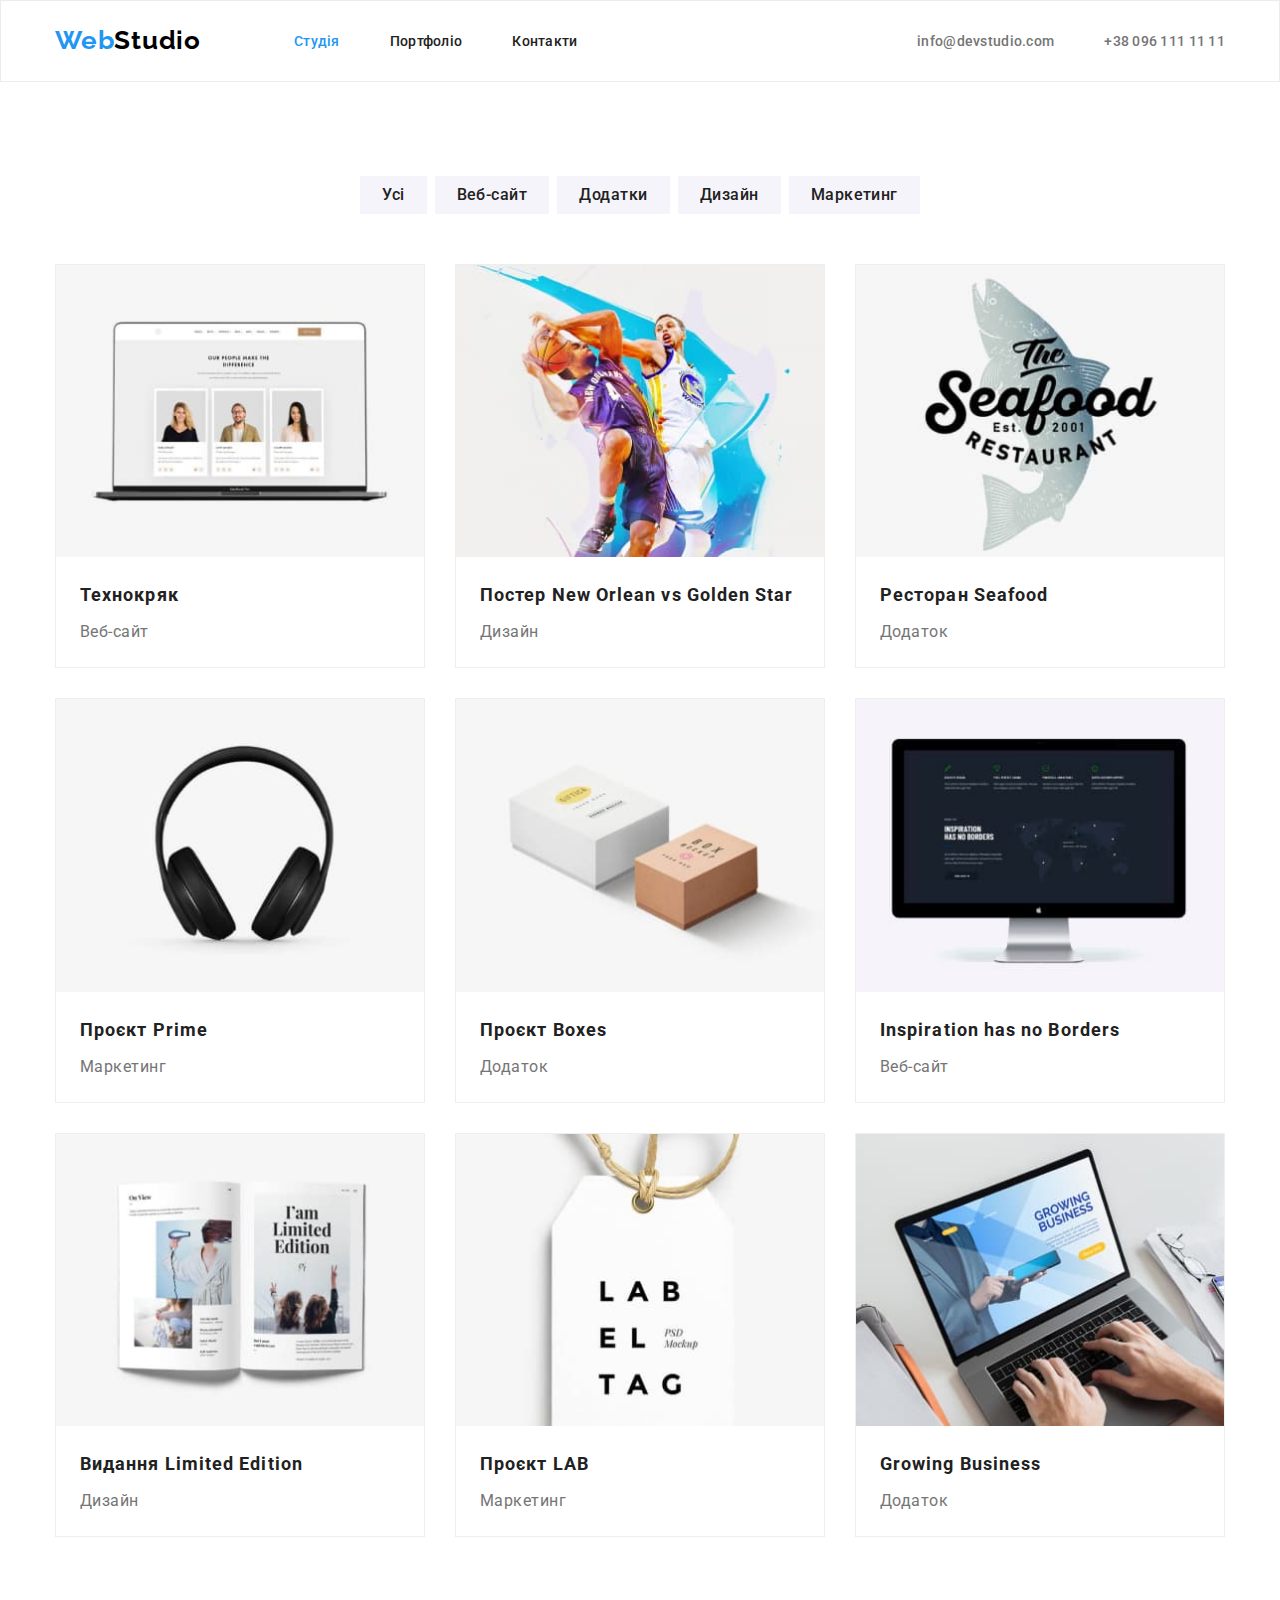
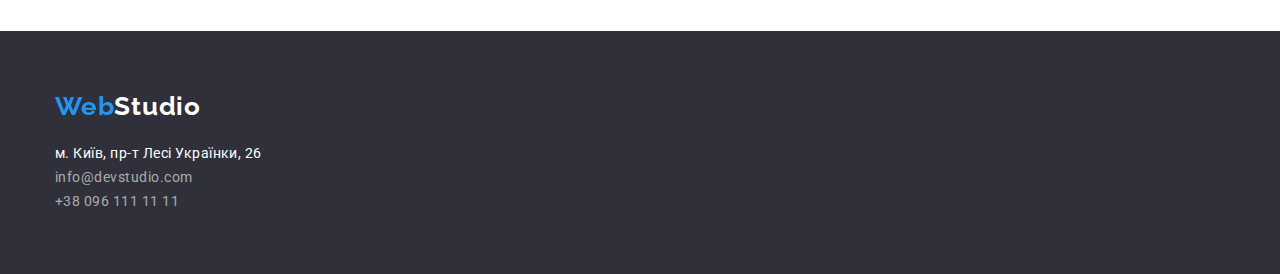
==== portfolio.html @ 8e14edc9 "Initial commit" ====
<!DOCTYPE html>
<html lang="en">
  <head>
    <meta charset="UTF-8" />
    <meta http-equiv="X-UA-Compatible" content="IE=edge" />
    <meta name="viewport" content="width=device-width, initial-scale=1.0" />
    <link rel="preconnect" href="https://fonts.googleapis.com" />
    <link rel="preconnect" href="https://fonts.gstatic.com" crossorigin />
    <link
      href="https://fonts.googleapis.com/css2?family=Raleway:wght@700&family=Roboto:wght@400;500;700;900&display=swap"
      rel="stylesheet"
    />
    <title>Портфоліо</title>
    <!--modern normalize-->
    <link
      rel="stylesheet"
      href="https://cdnjs.cloudflare.com/ajax/libs/modern-normalize/1.1.0/modern-normalize.min.css"
    />
    <link rel="stylesheet" href="./css/styles.css" />
  </head>
  <body>
    <header>
      <div class="container heder-container">
        <nav class="header-nav">
          <a href="./index.html" class="logo logo-header-menu">
            <!--ссылка на возврат в начало страницы-->
            Web<span class="header-logo-span">Studio</span>
          </a>
          <ul class="header-nav-menu">
            <!--список ссылок навигации по сайту-->
            <li><a href="./index.html" class="header-menu current">Студія</a></li>
            <li><a href="./portfolio.html" class="header-menu">Портфоліо</a></li>
            <li><a href="" class="header-menu">Контакти</a></li>
          </ul>
        </nav>
        <!--список контактов-->
        <!-- <div ></div> -->
        <ul class="header-mail-tel">
          <li>
            <a href="mailto:info@devstudio.com" class="header-contacts mail">info@devstudio.com</a>
          </li>
          <li><a href="tel:+380961111111" class="header-contacts">+38 096 111 11 11</a></li>
        </ul>
      </div>
    </header>
    <main>
      <section class="portfolio">
        <!--заголовок не будет отображатся на странице-->
        <h1 class="visually-hidden">Портфоліо</h1>
        <!--фильтр-->
        <div class="container">
          <ul class="btn portfolio">
            <li><button type="button" class="btn-prim">Усі</button></li>
            <li><button type="button" class="btn-prim">Веб-сайт</button></li>
            <li><button type="button" class="btn-prim">Додатки</button></li>
            <li><button type="button" class="btn-prim">Дизайн</button></li>
            <li><button type="button" class="btn-prim">Маркетинг</button></li>
          </ul>
        </div>
        <!--portfolio-->
        <div class="container">
          <ul class="portfolio-cards-block">
            <li class="portfolio-cards">
              <a class="link" href="">
                <img
                  src="./images/portfolio/img11.jpg"
                  alt="Приклад сторінки веб-сайту"
                  width="370"
                  height="290"
                />
                <h2 class="title">Технокряк</h2>
                <p class="text">Веб-сайт</p>
              </a>
            </li>
            <li class="portfolio-cards">
              <a class="link" href="">
                <img
                  src="./images/portfolio/img12.jpg"
                  alt="Постер New Orlean vs Golden Star"
                  width="370"
                  height="290"
                />
                <h2 class="title">Постер New Orlean vs Golden Star</h2>
                <p class="text">Дизайн</p>
              </a>
            </li>
            <li class="portfolio-cards">
              <a class="link" href="">
                <img
                  src="./images/portfolio/img13.jpg"
                  alt="Лого ресторану Seafood"
                  width="370"
                  height="290"
                />
                <h2 class="title">Ресторан Seafood</h2>
                <p class="text">Додаток</p>
              </a>
            </li>
            <li class="portfolio-cards">
              <a class="link" href="">
                <img src="./images/portfolio/img21.jpg" alt="навушники" width="370" height="290" />
                <h2 class="title">Проєкт Prime</h2>
                <p class="text">Маркетинг</p>
              </a>
            </li>
            <li class="portfolio-cards">
              <a class="link" href="">
                <img
                  src="./images/portfolio/img22.jpg"
                  alt="Дві коробки біла та бежева"
                  width="370"
                  height="290"
                />
                <h2 class="title">Проєкт Boxes</h2>
                <p class="text">Додаток</p>
              </a>
            </li>
            <li class="portfolio-cards">
              <a class="link" href="">
                <img
                  src="./images/portfolio/img23.jpg"
                  alt="Монітор з прикладом веб-сайту"
                  width="370"
                  height="290"
                />
                <h2 class="title">Inspiration has no Borders</h2>
                <p class="text">Веб-сайт</p>
              </a>
            </li>
            <li class="portfolio-cards">
              <a class="link" href="">
                <img
                  src="./images/portfolio/img31.jpg"
                  alt="Розгорнута сторінка журналу Limited Edition"
                  width="370"
                  height="290"
                />
                <h2 class="title">Видання Limited Edition</h2>
                <p class="text">Дизайн</p>
              </a>
            </li>
            <li class="portfolio-cards">
              <a class="link" href="">
                <img
                  src="./images/portfolio/img32.jpg"
                  alt="Біла етикетка з написом Lab el tag"
                  width="370"
                  height="290"
                />
                <h2 class="title">Проєкт LAB</h2>
                <p class="text">Маркетинг</p>
              </a>
            </li>
            <li class="portfolio-cards">
              <a class="link" href="">
                <img
                  src="./images/portfolio/img33.jpg"
                  alt="Відкритий ноутбук"
                  width="370"
                  height="290"
                />
                <h2 class="title">Growing Business</h2>
                <p class="text">Додаток</p>
              </a>
            </li>
          </ul>
        </div>
      </section>
    </main>
    <footer class="footer">
      <!--тег addres-->
      <div class="container">
        <a href="./index.html" class="logo"> Web<span class="footer-logo">Studio</span></a>
        <address>
          <ul>
            <li>
              <a
                href="https://goo.gl/maps/6emUorHh679U21bC7"
                target="_blank"
                rel="noopener nofollow noreferrer"
                class="footer-address"
                >м. Київ, пр-т Лесі Українки, 26</a
              ><!--поставила для rel все три атрибута ШОБ надежнее )))-->
            </li>
            <li>
              <a href="mailto:info@devstudio.com" class="footer-contacts mail"
                >info@devstudio.com</a
              >
            </li>
            <li><a href="tel:+380961111111" class="footer-contacts">+38 096 111 11 11</a></li>
          </ul>
        </address>
      </div>
    </footer>
  </body>
</html>
---- css/styles.css ----
body{
    background-color: #fff;
    font-family: Roboto, sans-serif;
}
h1,h2,h3,h4,p{
    margin-bottom: 0;
    margin-top: 0;
}

/*убирает маркеры возле ненумер списков*/
ul{
    list-style: none;
    margin-bottom: 0;
    margin-top: 0;
    padding-left: 0;
}
img{
    display: block;
    max-width: 100%;
    height: auto;
}
:root {
    --text-primary-color: #212121;
    --text-color: #757575;
    --accent-color: #2196f3;
    --white-color: #fff;
    --btn-prim-color: #F5F4FA;
    --footer-color: #2F303A;
    --header-logo-color: #000;
    --footer-contacts-color: rgba(255, 255, 255, 0.6);
    --header-border-color: #ECECEC;
    --border-portfolio-color:  #EEEEEE;/*--btn-alternative-hover-color:
      
      #188CE8; */
}
button {
    /*font-family: inherit; принудительное унаследование от боди для кнопок*/
    cursor: pointer; /*курсор ладонь*/
}
.visually-hidden {
    position: absolute;
    white-space: nowrap;
    width: 1px;
    height: 1px;
    overflow: hidden;
    border: 0;
    padding: 0;
    clip: rect(0 0 0 0);
    clip-path: inset(50%);
    margin: -1px;
}
/*======= верхний лог о======*/
.logo {

    color: var(--accent-color);
    font-family: Raleway, sans-serif;
    font-weight: 700;
    font-size: 26px;
    line-height: 1.19;
    letter-spacing: 0.03em;
    text-decoration: none;
}

.logo-header-menu {
    margin-right: 93px;
    padding-top: 24px;
    padding-bottom: 25px;
}

.header-logo-span {
    color: var(--header-logo-color);
}
/*============= верхняя менюшка  ============*/
/* .header-nav{
    outline: 2px solid rgb(95, 29, 201);
} */

.heder-container,
.header-nav,
.header-nav-menu,
.header-mail-tel {
    display: flex;
    align-items: center;
}
.header-nav-menu{
    column-gap: 50px;
}
.header-menu,
.header-contacts{
    padding-top: 32px;
    padding-bottom: 32px;
}
/*вариант как отодвинуть майл и тел вправо
.heder-container{
    justify-content: space-between;
}*/
.header-mail-tel {
    margin-left: auto;
}

.header-contacts.mail {
    /*   margin-left: auto;  не сработал*/
    margin-right: 50px;
}
/*nav a href*/
.header-menu{
    color: var(--text-primary-color);
    font-weight: 500;
    font-size: 14px;
    line-height: 1.14;
    letter-spacing: 0.02em; 
    text-decoration: none;
}
/*активная страница сайта*/
.header-menu.current{
 color: var(--accent-color);
}
.header-menu:hover,
.header-menu:focus{
    color: var(--accent-color);
}
.header-contacts{
    color: var(--text-color);
    font-weight: 500;
    font-size: 14px;
    line-height: 1.14;
    letter-spacing: 0.02em;
    text-decoration: none;
}
.header-contacts:hover,
.header-contacts:focus {
    color: var(--accent-color);
}
header{
    border: 1px solid var(--header-border-color);
}
/*=============== hero =========================*/
.hero {
    background-color: var(--footer-color);
    text-align: center;
}
.hero-title{
    margin-bottom: 30px;
    color: var(--white-color);
    font-weight: 900;
    font-size: 44px;
    line-height: 1.36;
   
    letter-spacing: 0.06em;
    text-transform: uppercase;
    
}
/*кнопка героя*/
.btn-alternative{
    display: inline-block;
    min-width: 216px;
    padding: 10px 32px;
    
    color: var(--white-color);
    background-color: var(--accent-color);
    
    font-weight: 700;
    font-size: 16px;
    line-height: 1.88;
    border-radius: 4px;
    letter-spacing: 0.06em;
}
.btn-alternative:focus,
.btn-alternative:hover{
    background:#188CE8;
    box-shadow: 0px 4px 4px rgba(0, 0, 0, 0.15);
    
}
/*studio and portfolio*/
/*h3*/
.title{
    color: var(--text-primary-color);
}
/*p*/
.text{
    color: var(--text-color);
}
/*studio*/

.container{
   /* outline: 2px solid gold; */

   width: 1200px;
   padding-left: 15px;
   padding-right: 15px;

   margin-left: auto;
   margin-right: auto;
}

.especially{
    /* background-color: aquamarine; */

    padding-top: 94px;
    padding-bottom: 94px;
}
/*h2*/
.especially .title-section,
.made .title-section,
.team .title-section{
    font-weight: 700;
    font-size: 36px;
    line-height: 1.17;
    text-align: center;
    letter-spacing: 0.03em;
}
.made .title-section{
    margin-bottom: 50px;
}
/*================= особливості =================*/

/*ul*/
.especially-bloсk {
    display: flex;
    flex-wrap: wrap;
    gap: 30px;
}
/*li*/
.especially-card {
    flex-basis: calc((100% - 90px) / 4);
}
/*h3*/
.especially .title{
    margin-bottom: 10px;

    font-weight: 700;
    font-size: 14px;
    line-height: 1.14;
    letter-spacing: 0.03em;
    text-transform: uppercase;
}
/*p*/
.especially .text {
    font-size: 14px;
    line-height: 1.71;
    letter-spacing: 0.03em;
}
/*=============== made ================*/
.made{
    /* background-color: darkcyan; */
}
.made .container{
    padding-bottom: 94px;
}
/*h2*/
.made .title-section,
.team .title-section {
    margin-bottom: 50px;
}
/*ul*/
.made-cards,
.team-cards
 {
    display: flex;
    flex-wrap: wrap;
    gap: 30px;
}
/*li*/
.made-pfoto {
    flex-basis: calc((100% - 60px) / 3);
}
/* ========================= команда ====================*/
.team {
    background-color: var(--btn-prim-color);
}
.team .container{
    padding-top: 94px;
    padding-bottom: 94px;
}
/*h2
/*ul выше описаны*/

/*li*/
.team-employees{
    flex-basis: calc( (100% - 90px ) / 4);
    box-shadow: 0px 1px 3px rgba(0, 0, 0, 0.12), 0px 1px 1px rgba(0, 0, 0, 0.14), 0px 2px 1px rgba(0, 0, 0, 0.2);
        border-radius: 0px 0px 4px 4px;
}
/*h3*/
.team .title{
    margin-top: 30px;
    margin-bottom: 10px;
    font-weight: 500;
    font-size: 16px;
    line-height: 1.19;
  text-align: center; 
    letter-spacing: 0.03em;
}
/*p*/
.team .text{
    margin-bottom: 30px;
    font-size: 16px;
    line-height: 1.19;
    text-align: center;
    letter-spacing: 0.03em;
}

/*----------------------portfolio------------*/
.btn.portfolio{
    padding-top: 94px;
    padding-bottom: 50px;
    display: flex;
    justify-content: center;
    column-gap: 8px;
}
.portfolio-cards-block{
    display: flex;
    flex-wrap: wrap;
    gap: 30px;
    padding-bottom: 94px;
}
.portfolio-cards{
    flex-basis: calc((100% - 60px) / 3);
    border: 1px solid var(--border-portfolio-color);
    
}
.portfolio .link{
    text-decoration: none;
}
/*h2*/
.portfolio .title{
    margin-top: 20px;
    margin-bottom: 4px;
    margin-left: 24px;

    font-weight: 700;
    font-size: 18px;
    line-height: 2;
    letter-spacing: 0.06em; 
}
/*p*/
.portfolio .text{
    margin-bottom: 20px;
    font-size: 16px;
    line-height: 1.88;
    letter-spacing: 0.03em; 
    margin-left: 24px;
}

/*============= кнопки портфолио =============*/ 
.btn-prim{
    display: inline-block; 
    padding: 6px 22px;
    

    color: var(--text-primary-color);
    background-color: var(--btn-prim-color);

    font-weight: 500;
    font-size: 16px;
    line-height: 1.63;
    letter-spacing: 0.03em;
    
    border: transparent;
}
.btn-prim:hover,
.btn-prim:focus
{
    color: var(--white-color);
    background-color: var(--accent-color);
}
/*================ footer ================*/

footer{
    background-color: var(--footer-color);
    letter-spacing: 0.03em;
}
.footer .container {
    padding-top: 60px;
    padding-bottom: 60px;
}
address {
    margin-top: 20px;
}
.footer-logo {
    color: var(--white-color);
}
.footer-address,
.footer-contacts{
    color: var(--white-color);
    /* font-weight: 400; */
    font-size: 14px;
    line-height: 1.71;
    text-decoration: none;
    font-style: normal;
}
.footer-contacts {
    color: var(--footer-contacts-color);
    
}
.footer-address,
.footer-contacts.mail{
    padding-bottom: 9px;
}

.footer-address:hover,
.footer-address:focus,
.footer-contacts:hover,
.footer-contacts:focus {
    color: var(--accent-color);
}
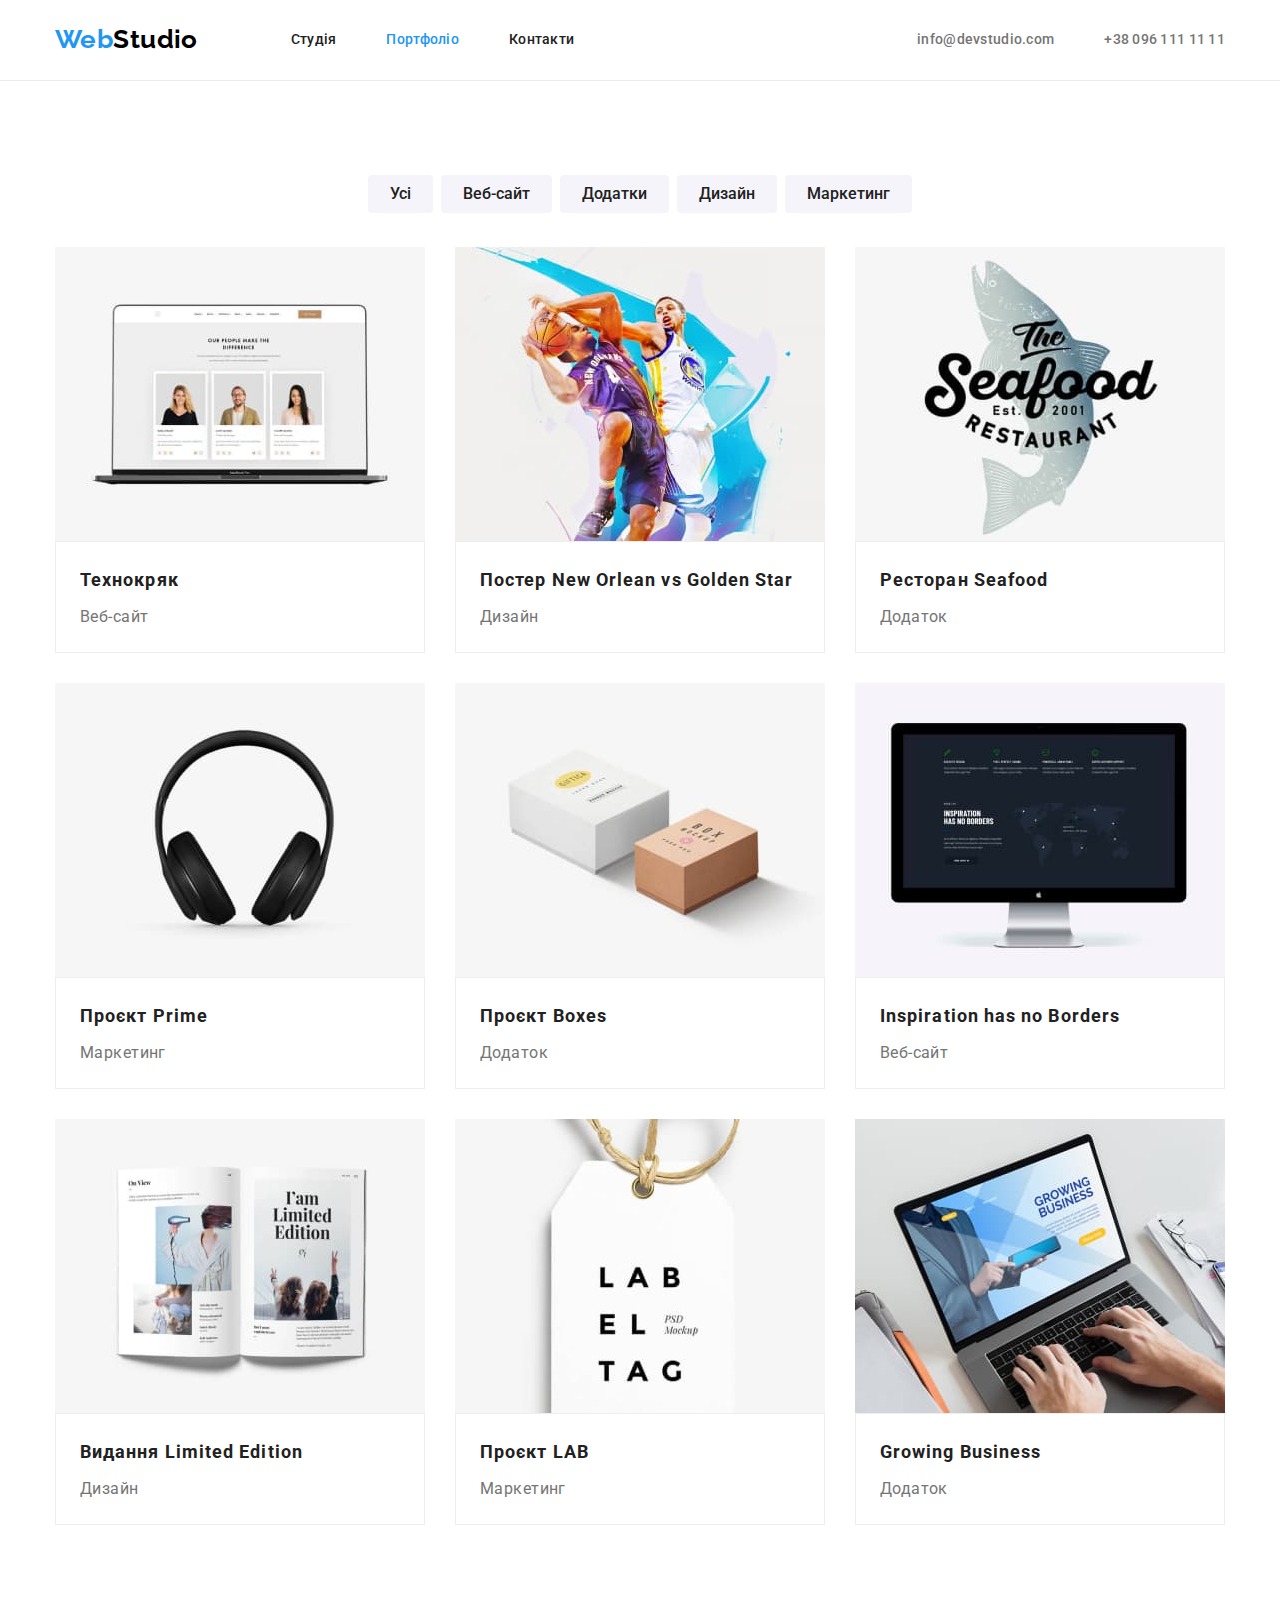
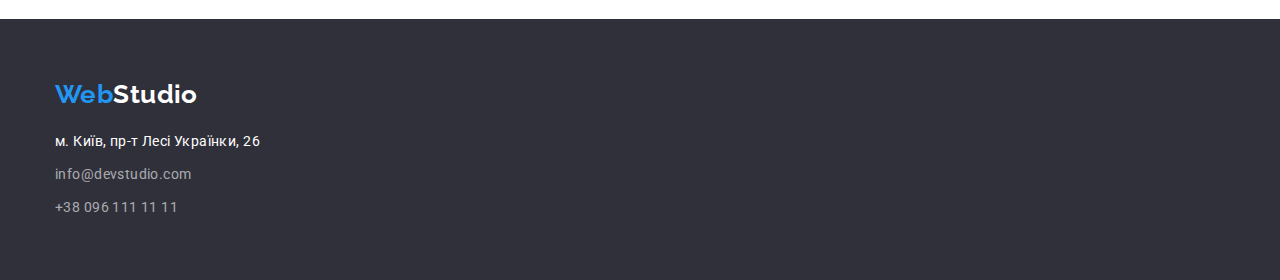
==== commit 72703702: "д_з 3 исправл" ====
--- a/portfolio.html
+++ b/portfolio.html
@@ -22,32 +22,36 @@
     <header>
       <div class="container heder-container">
         <nav class="header-nav">
-          <a href="./index.html" class="logo logo-header-menu">
+          <a href="./index.html" class="logo logo-header-menu link">
             <!--ссылка на возврат в начало страницы-->
-            Web<span class="header-logo-span">Studio</span>
+            Web<span class="header-logo-span link">Studio</span>
           </a>
           <ul class="header-nav-menu">
             <!--список ссылок навигации по сайту-->
-            <li><a href="./index.html" class="header-menu current">Студія</a></li>
-            <li><a href="./portfolio.html" class="header-menu">Портфоліо</a></li>
-            <li><a href="" class="header-menu">Контакти</a></li>
+            <li><a href="./index.html" class="header-menu link">Студія</a></li>
+            <li><a href="./portfolio.html" class="header-menu current link">Портфоліо</a></li>
+            <li><a href="" class="header-menu link">Контакти</a></li>
           </ul>
         </nav>
         <!--список контактов-->
         <!-- <div ></div> -->
         <ul class="header-mail-tel">
           <li>
-            <a href="mailto:info@devstudio.com" class="header-contacts mail">info@devstudio.com</a>
+            <a href="mailto:info@devstudio.com" class="header-contacts mail link"
+              >info@devstudio.com</a
+            >
           </li>
-          <li><a href="tel:+380961111111" class="header-contacts">+38 096 111 11 11</a></li>
+          <li>
+            <a href="tel:+380961111111" class="header-contacts link">+38 096 111 11 11</a>
+          </li>
         </ul>
       </div>
     </header>
     <main>
-      <section class="portfolio">
+      <!--фильтр-->
+      <section class="portfolio-filtr">
         <!--заголовок не будет отображатся на странице-->
         <h1 class="visually-hidden">Портфоліо</h1>
-        <!--фильтр-->
         <div class="container">
           <ul class="btn portfolio">
             <li><button type="button" class="btn-prim">Усі</button></li>
@@ -57,7 +61,9 @@
             <li><button type="button" class="btn-prim">Маркетинг</button></li>
           </ul>
         </div>
-        <!--portfolio-->
+      </section>
+      <!--portfolio-->
+      <section class="portfolio">
         <div class="container">
           <ul class="portfolio-cards-block">
             <li class="portfolio-cards">
@@ -68,8 +74,10 @@
                   width="370"
                   height="290"
                 />
-                <h2 class="title">Технокряк</h2>
-                <p class="text">Веб-сайт</p>
+                <div class="portfolio-cards-title">
+                  <h2 class="title">Технокряк</h2>
+                  <p class="text">Веб-сайт</p>
+                </div>
               </a>
             </li>
             <li class="portfolio-cards">
@@ -80,8 +88,10 @@
                   width="370"
                   height="290"
                 />
-                <h2 class="title">Постер New Orlean vs Golden Star</h2>
-                <p class="text">Дизайн</p>
+                <div class="portfolio-cards-title">
+                  <h2 class="title">Постер New Orlean vs Golden Star</h2>
+                  <p class="text">Дизайн</p>
+                </div>
               </a>
             </li>
             <li class="portfolio-cards">
@@ -92,15 +102,19 @@
                   width="370"
                   height="290"
                 />
-                <h2 class="title">Ресторан Seafood</h2>
-                <p class="text">Додаток</p>
+                <div class="portfolio-cards-title">
+                  <h2 class="title">Ресторан Seafood</h2>
+                  <p class="text">Додаток</p>
+                </div>
               </a>
             </li>
             <li class="portfolio-cards">
               <a class="link" href="">
                 <img src="./images/portfolio/img21.jpg" alt="навушники" width="370" height="290" />
-                <h2 class="title">Проєкт Prime</h2>
-                <p class="text">Маркетинг</p>
+                <div class="portfolio-cards-title">
+                  <h2 class="title">Проєкт Prime</h2>
+                  <p class="text">Маркетинг</p>
+                </div>
               </a>
             </li>
             <li class="portfolio-cards">
@@ -111,8 +125,10 @@
                   width="370"
                   height="290"
                 />
-                <h2 class="title">Проєкт Boxes</h2>
-                <p class="text">Додаток</p>
+                <div class="portfolio-cards-title">
+                  <h2 class="title">Проєкт Boxes</h2>
+                  <p class="text">Додаток</p>
+                </div>
               </a>
             </li>
             <li class="portfolio-cards">
@@ -123,8 +139,10 @@
                   width="370"
                   height="290"
                 />
-                <h2 class="title">Inspiration has no Borders</h2>
-                <p class="text">Веб-сайт</p>
+                <div class="portfolio-cards-title">
+                  <h2 class="title">Inspiration has no Borders</h2>
+                  <p class="text">Веб-сайт</p>
+                </div>
               </a>
             </li>
             <li class="portfolio-cards">
@@ -135,8 +153,10 @@
                   width="370"
                   height="290"
                 />
-                <h2 class="title">Видання Limited Edition</h2>
-                <p class="text">Дизайн</p>
+                <div class="portfolio-cards-title">
+                  <h2 class="title">Видання Limited Edition</h2>
+                  <p class="text">Дизайн</p>
+                </div>
               </a>
             </li>
             <li class="portfolio-cards">
@@ -147,8 +167,10 @@
                   width="370"
                   height="290"
                 />
-                <h2 class="title">Проєкт LAB</h2>
-                <p class="text">Маркетинг</p>
+                <div class="portfolio-cards-title">
+                  <h2 class="title">Проєкт LAB</h2>
+                  <p class="text">Маркетинг</p>
+                </div>
               </a>
             </li>
             <li class="portfolio-cards">
@@ -159,8 +181,10 @@
                   width="370"
                   height="290"
                 />
-                <h2 class="title">Growing Business</h2>
-                <p class="text">Додаток</p>
+                <div class="portfolio-cards-title">
+                  <h2 class="title">Growing Business</h2>
+                  <p class="text">Додаток</p>
+                </div>
               </a>
             </li>
           </ul>
@@ -170,24 +194,28 @@
     <footer class="footer">
       <!--тег addres-->
       <div class="container">
-        <a href="./index.html" class="logo"> Web<span class="footer-logo">Studio</span></a>
+        <a href="./index.html" class="logo link">
+          Web<span class="footer-logo link">Studio</span></a
+        >
         <address>
           <ul>
-            <li>
+            <li class="footer-address-list">
               <a
                 href="https://goo.gl/maps/6emUorHh679U21bC7"
                 target="_blank"
                 rel="noopener nofollow noreferrer"
-                class="footer-address"
+                class="footer-address link"
                 >м. Київ, пр-т Лесі Українки, 26</a
               ><!--поставила для rel все три атрибута ШОБ надежнее )))-->
             </li>
-            <li>
-              <a href="mailto:info@devstudio.com" class="footer-contacts mail"
+            <li class="footer-address-list">
+              <a href="mailto:info@devstudio.com" class="footer-contacts mail link"
                 >info@devstudio.com</a
               >
             </li>
-            <li><a href="tel:+380961111111" class="footer-contacts">+38 096 111 11 11</a></li>
+            <li class="footer-address-list without-margin">
+              <a href="tel:+380961111111" class="footer-contacts link">+38 096 111 11 11</a>
+            </li>
           </ul>
         </address>
       </div>
--- a/css/styles.css
+++ b/css/styles.css
@@ -1,24 +1,3 @@
-body{
-    background-color: #fff;
-    font-family: Roboto, sans-serif;
-}
-h1,h2,h3,h4,p{
-    margin-bottom: 0;
-    margin-top: 0;
-}
-
-/*убирает маркеры возле ненумер списков*/
-ul{
-    list-style: none;
-    margin-bottom: 0;
-    margin-top: 0;
-    padding-left: 0;
-}
-img{
-    display: block;
-    max-width: 100%;
-    height: auto;
-}
 :root {
     --text-primary-color: #212121;
     --text-color: #757575;
@@ -29,13 +8,51 @@
     --header-logo-color: #000;
     --footer-contacts-color: rgba(255, 255, 255, 0.6);
     --header-border-color: #ECECEC;
-    --border-portfolio-color:  #EEEEEE;/*--btn-alternative-hover-color:
+    --border-portfolio-color: #EEEEEE;
+    /*--btn-alternative-hover-color:
       
       #188CE8; */
+}
+body{
+    font-family: Roboto, sans-serif;
+    background-color: var(--white-color);
+    color: var(--text-primary-color);
+    font-size: 14px;
+    letter-spacing: 0.03em;
+}
+h1,h2,h3,h4,p{
+    margin: 0;
+}
+img{
+    display: block;
+    max-width: 100%;
+    height: auto;
+}
+/*убирает маркеры возле ненумер списков*/
+ul{
+    list-style: none;
+    margin: 0;
+    padding-left: 0;
+}
+.link{
+    text-decoration: none;
+}
+section{
+    padding-top: 94px;
+    padding-bottom: 94px;
+}
+.container {
+    /* outline: 2px solid gold; */
+    width: 1200px;
+    padding: 0 15px;
+    margin: 0 auto;
 }
 button {
     /*font-family: inherit; принудительное унаследование от боди для кнопок*/
     cursor: pointer; /*курсор ладонь*/
+    display: block;
+    border: none;
+    border-radius: 4px;
 }
 .visually-hidden {
     position: absolute;
@@ -57,8 +74,6 @@
     font-weight: 700;
     font-size: 26px;
     line-height: 1.19;
-    letter-spacing: 0.03em;
-    text-decoration: none;
 }
 
 .logo-header-menu {
@@ -96,20 +111,17 @@
 }*/
 .header-mail-tel {
     margin-left: auto;
-}
-
-.header-contacts.mail {
-    /*   margin-left: auto;  не сработал*/
-    margin-right: 50px;
-}
+    gap: 50px;
+}
+/*.header-contacts.mail {
+       margin-left: auto;  не сработал
+}*/
 /*nav a href*/
 .header-menu{
     color: var(--text-primary-color);
     font-weight: 500;
-    font-size: 14px;
     line-height: 1.14;
     letter-spacing: 0.02em; 
-    text-decoration: none;
 }
 /*активная страница сайта*/
 .header-menu.current{
@@ -122,26 +134,30 @@
 .header-contacts{
     color: var(--text-color);
     font-weight: 500;
-    font-size: 14px;
     line-height: 1.14;
     letter-spacing: 0.02em;
-    text-decoration: none;
 }
 .header-contacts:hover,
 .header-contacts:focus {
     color: var(--accent-color);
 }
 header{
-    border: 1px solid var(--header-border-color);
+    border-bottom: 1px solid var(--header-border-color);
 }
 /*=============== hero =========================*/
 .hero {
     background-color: var(--footer-color);
     text-align: center;
+    padding: 200px 0;
 }
 .hero-title{
+    margin: 0 auto;
     margin-bottom: 30px;
+    
     color: var(--white-color);
+
+    width: 696px;
+    
     font-weight: 900;
     font-size: 44px;
     line-height: 1.36;
@@ -162,7 +178,6 @@
     font-weight: 700;
     font-size: 16px;
     line-height: 1.88;
-    border-radius: 4px;
     letter-spacing: 0.06em;
 }
 .btn-alternative:focus,
@@ -180,25 +195,7 @@
 .text{
     color: var(--text-color);
 }
-/*studio*/
-
-.container{
-   /* outline: 2px solid gold; */
-
-   width: 1200px;
-   padding-left: 15px;
-   padding-right: 15px;
-
-   margin-left: auto;
-   margin-right: auto;
-}
-
-.especially{
-    /* background-color: aquamarine; */
-
-    padding-top: 94px;
-    padding-bottom: 94px;
-}
+
 /*h2*/
 .especially .title-section,
 .made .title-section,
@@ -207,7 +204,6 @@
     font-size: 36px;
     line-height: 1.17;
     text-align: center;
-    letter-spacing: 0.03em;
 }
 .made .title-section{
     margin-bottom: 50px;
@@ -229,24 +225,19 @@
     margin-bottom: 10px;
 
     font-weight: 700;
-    font-size: 14px;
     line-height: 1.14;
-    letter-spacing: 0.03em;
     text-transform: uppercase;
 }
 /*p*/
 .especially .text {
-    font-size: 14px;
     line-height: 1.71;
-    letter-spacing: 0.03em;
 }
 /*=============== made ================*/
 .made{
     /* background-color: darkcyan; */
-}
-.made .container{
-    padding-bottom: 94px;
-}
+    padding-top: 0;
+}
+
 /*h2*/
 .made .title-section,
 .team .title-section {
@@ -268,10 +259,7 @@
 .team {
     background-color: var(--btn-prim-color);
 }
-.team .container{
-    padding-top: 94px;
-    padding-bottom: 94px;
-}
+
 /*h2
 /*ul выше описаны*/
 
@@ -279,54 +267,64 @@
 .team-employees{
     flex-basis: calc( (100% - 90px ) / 4);
     box-shadow: 0px 1px 3px rgba(0, 0, 0, 0.12), 0px 1px 1px rgba(0, 0, 0, 0.14), 0px 2px 1px rgba(0, 0, 0, 0.2);
-        border-radius: 0px 0px 4px 4px;
+    border-radius: 0px 0px 4px 4px;
+    background-color: var(--white-color);
+}
+.team-cards-title{
+    padding-top: 30px;
+    padding-bottom: 30px;
 }
 /*h3*/
 .team .title{
-    margin-top: 30px;
+    /* margin-top: 30px; */
     margin-bottom: 10px;
     font-weight: 500;
     font-size: 16px;
     line-height: 1.19;
-  text-align: center; 
-    letter-spacing: 0.03em;
-}
+    text-align: center; 
+    }
 /*p*/
 .team .text{
-    margin-bottom: 30px;
+    /* margin-bottom: 30px; */
     font-size: 16px;
     line-height: 1.19;
     text-align: center;
-    letter-spacing: 0.03em;
 }
 
 /*----------------------portfolio------------*/
+.portfolio-filtr{
+    padding-bottom: 34px;
+}
 .btn.portfolio{
-    padding-top: 94px;
-    padding-bottom: 50px;
+    /* padding-top: 94px;
+    padding-bottom: 50px; */
     display: flex;
     justify-content: center;
     column-gap: 8px;
+}
+.portfolio{
+    padding-top: 0;
 }
 .portfolio-cards-block{
     display: flex;
     flex-wrap: wrap;
     gap: 30px;
-    padding-bottom: 94px;
+    
 }
 .portfolio-cards{
     flex-basis: calc((100% - 60px) / 3);
+   
+    
+}
+.portfolio-cards-title{
+    padding: 20px 24px;
     border: 1px solid var(--border-portfolio-color);
-    
-}
-.portfolio .link{
-    text-decoration: none;
 }
 /*h2*/
 .portfolio .title{
-    margin-top: 20px;
+    /* margin-top: 20px; */
     margin-bottom: 4px;
-    margin-left: 24px;
+    /* margin-left: 24px; */
 
     font-weight: 700;
     font-size: 18px;
@@ -335,11 +333,10 @@
 }
 /*p*/
 .portfolio .text{
-    margin-bottom: 20px;
+    /* margin-bottom: 20px; */
     font-size: 16px;
     line-height: 1.88;
-    letter-spacing: 0.03em; 
-    margin-left: 24px;
+    /* margin-left: 24px; */
 }
 
 /*============= кнопки портфолио =============*/ 
@@ -354,9 +351,6 @@
     font-weight: 500;
     font-size: 16px;
     line-height: 1.63;
-    letter-spacing: 0.03em;
-    
-    border: transparent;
 }
 .btn-prim:hover,
 .btn-prim:focus
@@ -368,36 +362,38 @@
 
 footer{
     background-color: var(--footer-color);
-    letter-spacing: 0.03em;
-}
-.footer .container {
-    padding-top: 60px;
-    padding-bottom: 60px;
-}
+    padding: 60px 0;
+}
+/* .footer .container {
+   
+} */
 address {
     margin-top: 20px;
 }
 .footer-logo {
     color: var(--white-color);
 }
+
 .footer-address,
 .footer-contacts{
     color: var(--white-color);
     /* font-weight: 400; */
-    font-size: 14px;
     line-height: 1.71;
-    text-decoration: none;
     font-style: normal;
 }
 .footer-contacts {
     color: var(--footer-contacts-color);
     
 }
-.footer-address,
-.footer-contacts.mail{
-    padding-bottom: 9px;
-}
-
+.footer-address-list{
+    margin-bottom:  9px;
+}
+.without-margin{
+     margin-bottom: 0;
+}
+/* .footer-address-contact {
+    margin-bottom: 9px;
+} не согласна*/
 .footer-address:hover,
 .footer-address:focus,
 .footer-contacts:hover,
